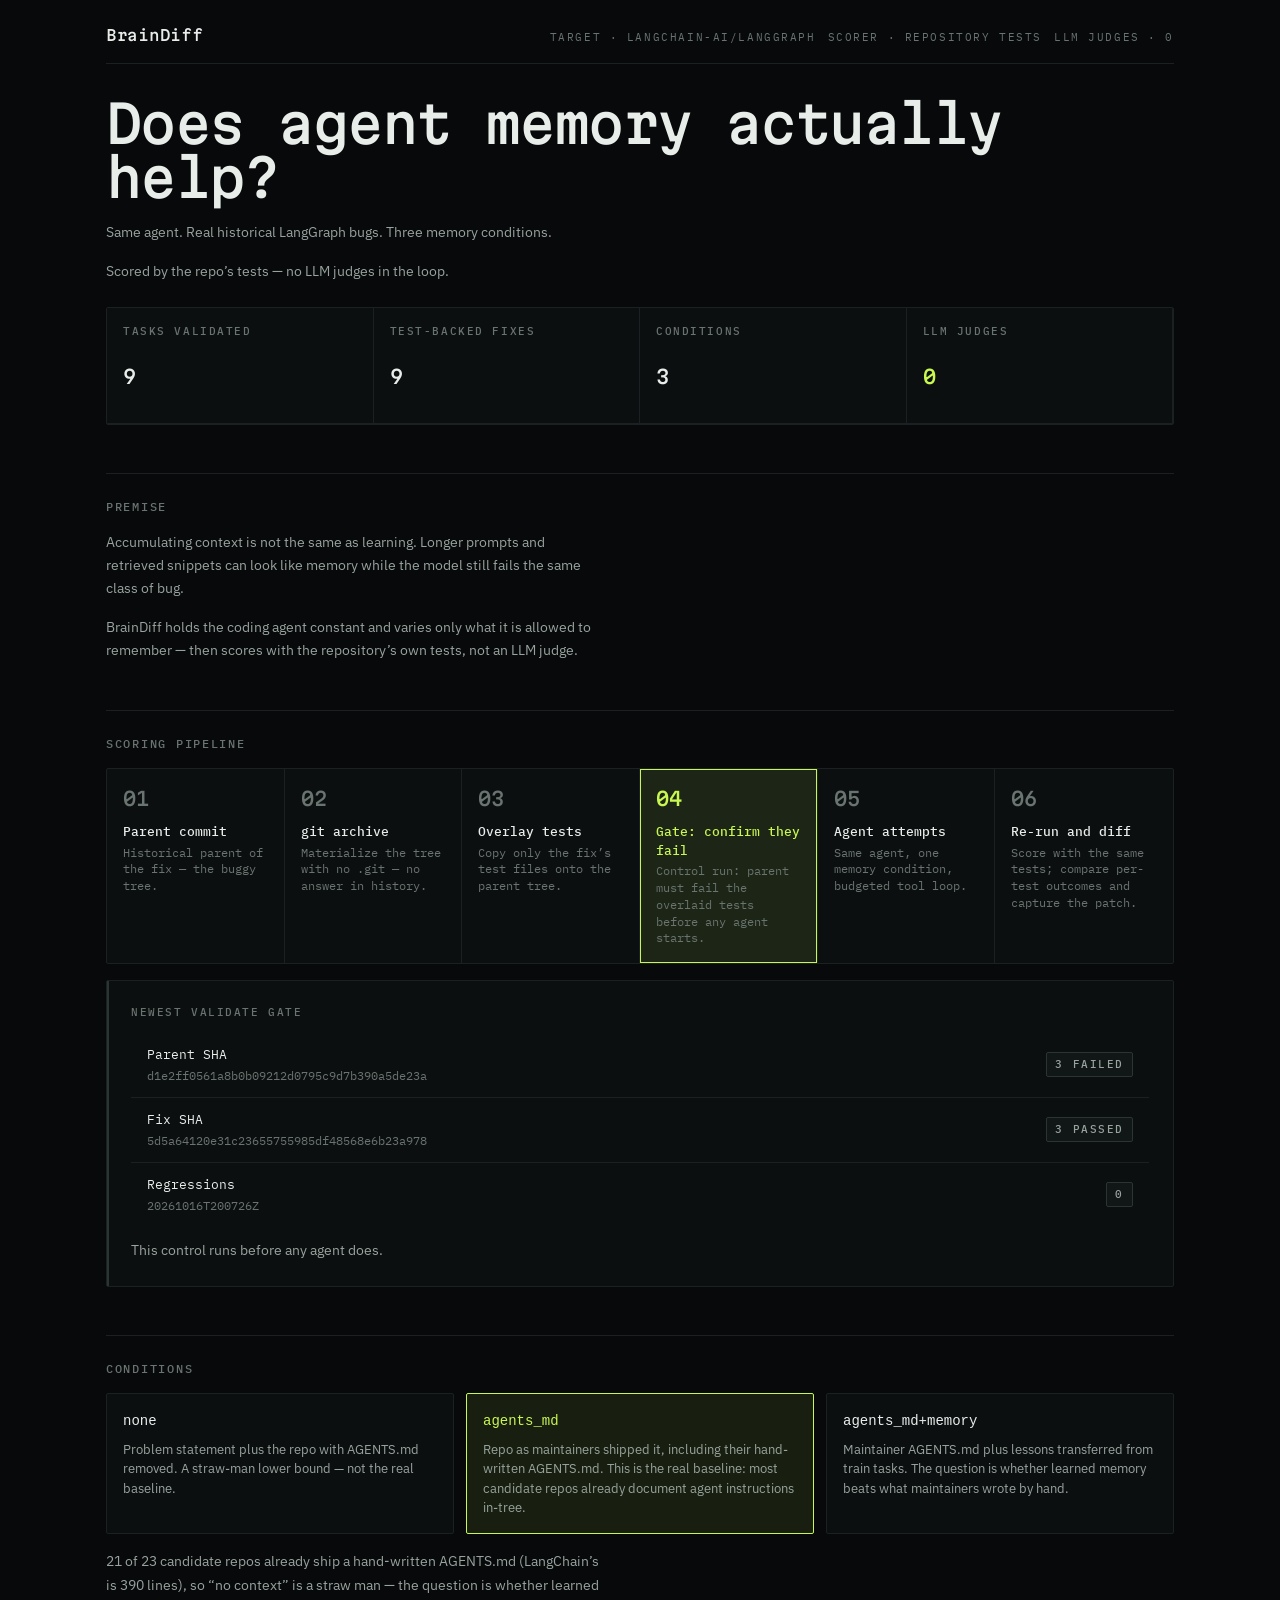
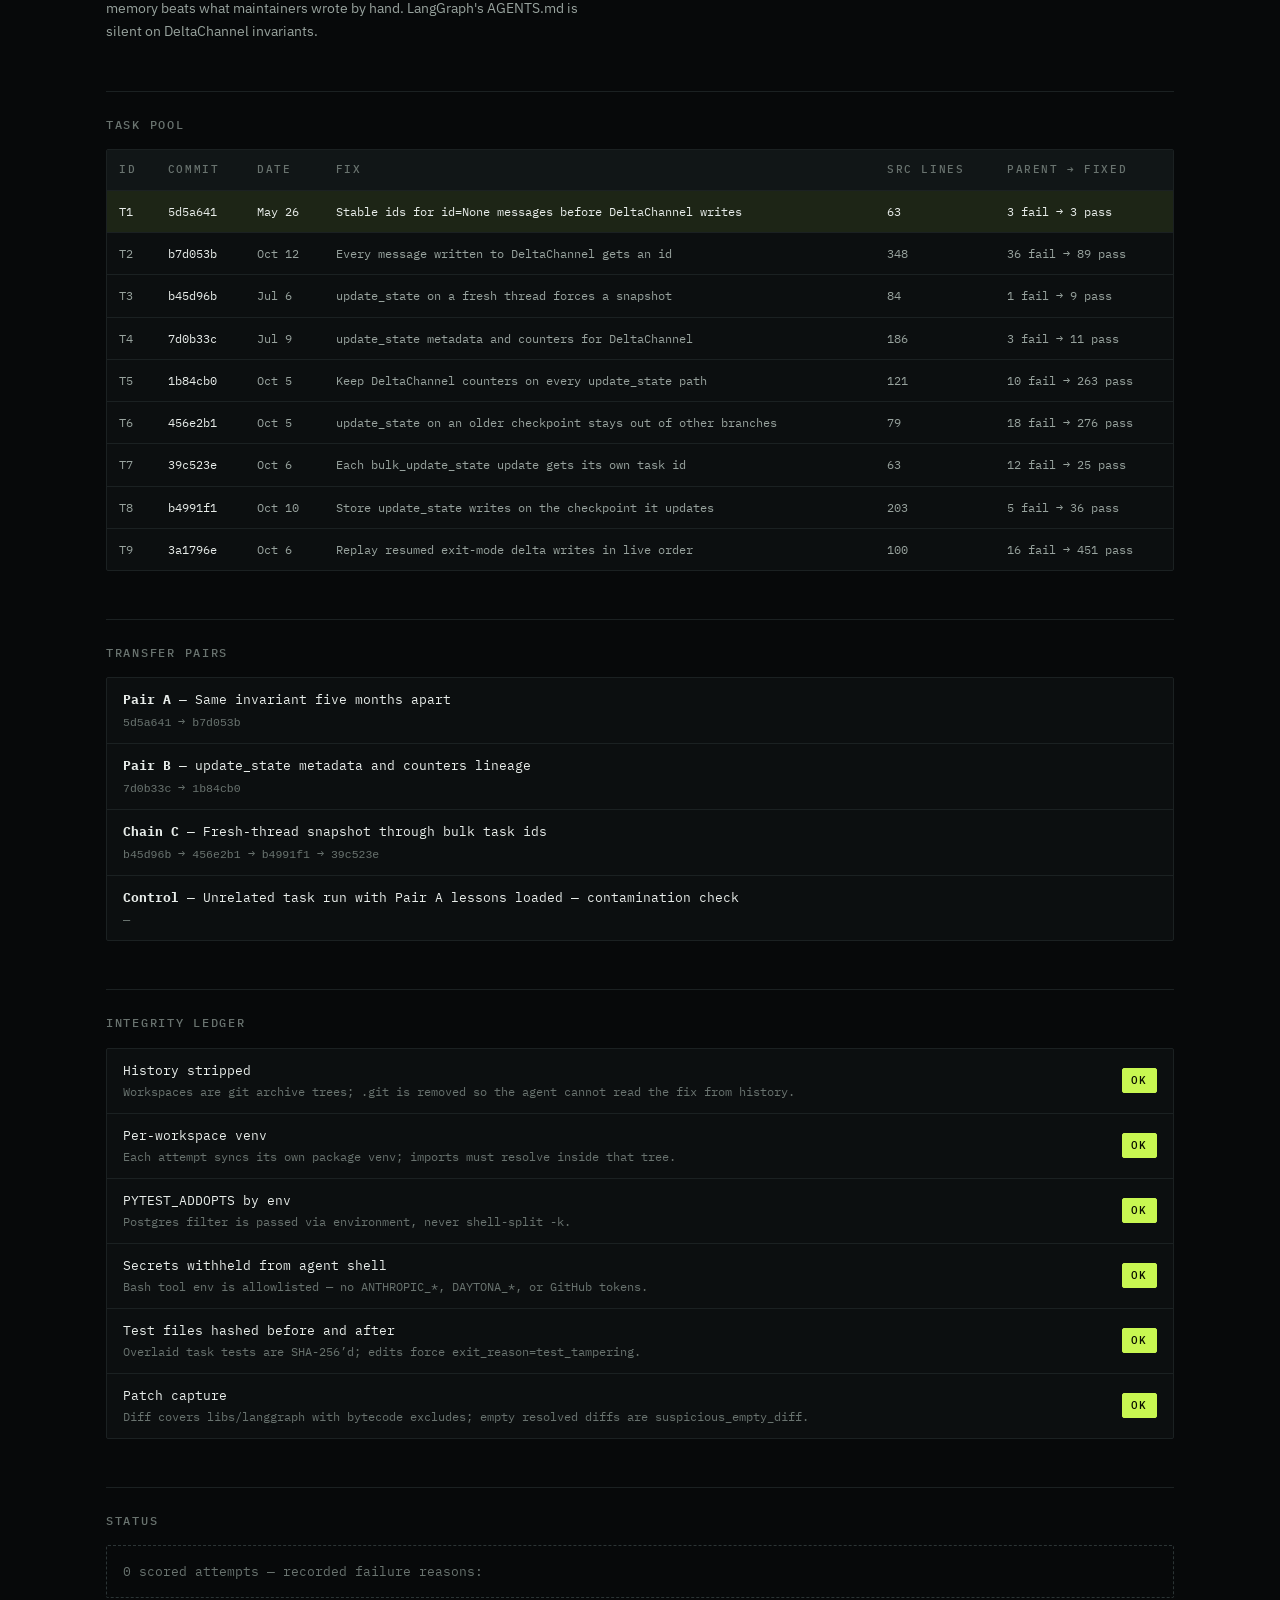
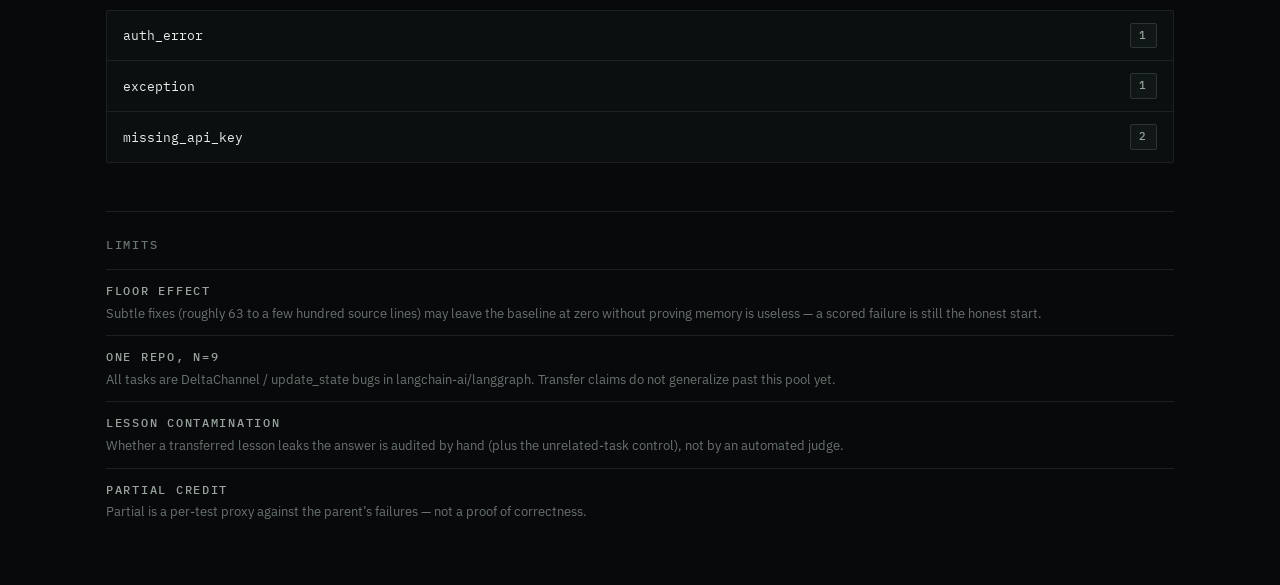
==== docs/index.html @ 32972353 "Add Instrument design system and disk-backed HTML explainer. Tokens and primitives live under docs/d" ====
<!DOCTYPE html>
<html lang="en">
<head>
  <meta charset="utf-8" />
  <meta name="viewport" content="width=device-width, initial-scale=1" />
  <title>BrainDiff — MemEval</title>
  <link rel="preconnect" href="https://fonts.googleapis.com" />
  <link rel="preconnect" href="https://fonts.gstatic.com" crossorigin />
  <link href="https://fonts.googleapis.com/css2?family=IBM+Plex+Mono:wght@400;500&family=IBM+Plex+Sans:wght@400;500&family=Martian+Mono:wght@400;500&display=swap" rel="stylesheet" />
  <style>
/* Instrument — design tokens.
   The only stylesheet allowed to contain raw color values. */

:root {
  /* Ground */
  --ground: #07090a;
  --panel: #0c0f10;
  --panel-2: #111617;

  /* Line */
  --line: #1b2122;
  --line-strong: #2b3435;

  /* Ink */
  --ink: #e8edea;
  --ink-2: #98a39e;
  --ink-3: #69736f;

  /* Accent */
  --acid: #c8f751;
  --acid-ink: #0a0f02;
  --acid-wash: rgba(200, 247, 81, 0.09);

  /* State — never decorative */
  --amber: #ffa23a;
  --rose: #ff6b5a;

  /* Type faces — two weights each (400 / 500). Never 600/700. */
  --font-display: "Martian Mono", "IBM Plex Mono", ui-monospace, monospace;
  --font-mono: "IBM Plex Mono", ui-monospace, SFMono-Regular, Menlo, Consolas, monospace;
  --font-sans: "IBM Plex Sans", "Helvetica Neue", Arial, sans-serif;

  /* Type scale (px) */
  --text-2xs: 10.5px;
  --text-xs: 11.5px;
  --text-sm: 12.5px;
  --text-md: 14px;
  --text-lg: 15px;
  --text-xl: 19px;
  --text-hero: clamp(28px, 7vw, 52px);

  /* Space scale (4px base) */
  --space-1: 4px;
  --space-2: 8px;
  --space-3: 12px;
  --space-4: 16px;
  --space-5: 24px;
  --space-6: 32px;
  --space-7: 48px;
  --space-8: 64px;

  /* Structure */
  --hairline: 1px;
  --grid: 56px;
  --radius: 2px;
  --track-label: 0.15em;
  --max-prose: 62ch;
}

/* Instrument — primitives.
   Built exclusively from var(--token). No raw color values. */

*,
*::before,
*::after {
  box-sizing: border-box;
}

html {
  background: var(--ground);
  color: var(--ink);
}

body {
  margin: 0;
  min-height: 100vh;
  background: var(--ground);
  color: var(--ink);
  font-family: var(--font-mono);
  font-size: var(--text-sm);
  font-weight: 400;
  line-height: 1.5;
  -webkit-font-smoothing: antialiased;
}

:focus-visible {
  outline: var(--hairline) solid var(--acid);
  outline-offset: 2px;
}

a {
  color: var(--acid);
  text-decoration: none;
}

a:hover {
  text-decoration: underline;
}

.tabular {
  font-variant-numeric: tabular-nums;
}

.label {
  font-family: var(--font-mono);
  font-size: var(--text-2xs);
  font-weight: 500;
  letter-spacing: var(--track-label);
  text-transform: uppercase;
  color: var(--ink-3);
}

.prose {
  font-family: var(--font-sans);
  font-size: var(--text-md);
  font-weight: 400;
  letter-spacing: 0;
  color: var(--ink-2);
  max-width: var(--max-prose);
  line-height: 1.65;
}

.prose + .prose {
  margin-top: var(--space-4);
}

.display {
  font-family: var(--font-display);
  font-weight: 400;
  letter-spacing: -0.02em;
  color: var(--ink);
}

.display-hero {
  font-family: var(--font-display);
  font-size: var(--text-hero);
  font-weight: 500;
  letter-spacing: -0.03em;
  line-height: 1.05;
  color: var(--ink);
  margin: 0;
}

.stage-num {
  font-family: var(--font-display);
  font-size: var(--text-xl);
  font-weight: 500;
  font-variant-numeric: tabular-nums;
  color: var(--ink-3);
}

/* ---- panel ---- */
.panel {
  position: relative;
  background: var(--panel);
  border: var(--hairline) solid var(--line);
  border-radius: var(--radius);
  padding: var(--space-5);
}

.panel::before {
  content: "";
  position: absolute;
  left: 0;
  top: 0;
  bottom: 0;
  width: 2px;
  background: var(--line-strong);
}

.panel > .label:first-child {
  display: block;
  margin-bottom: var(--space-3);
}

/* ---- tile (metric) ---- */
.tile {
  background: var(--panel);
  border: var(--hairline) solid var(--line);
  border-radius: var(--radius);
  padding: var(--space-4);
  min-height: var(--grid);
  display: flex;
  flex-direction: column;
  justify-content: space-between;
  gap: var(--space-2);
}

.tile .label {
  margin: 0;
}

.tile .figure {
  font-family: var(--font-display);
  font-size: var(--text-xl);
  font-weight: 500;
  font-variant-numeric: tabular-nums;
  color: var(--ink);
  line-height: 1.1;
}

.tile .figure.accent {
  color: var(--acid);
}

/* ---- flow / step (pipeline) ---- */
.flow {
  display: flex;
  gap: 0;
  border: var(--hairline) solid var(--line);
  border-radius: var(--radius);
  background: var(--panel);
  overflow-x: auto;
  -webkit-overflow-scrolling: touch;
}

.step {
  flex: 1 0 140px;
  padding: var(--space-4);
  border-right: var(--hairline) solid var(--line);
  min-width: 140px;
}

.step:last-child {
  border-right: none;
}

.step .stage-num {
  display: block;
  margin-bottom: var(--space-2);
}

.step .step-title {
  font-family: var(--font-mono);
  font-size: var(--text-sm);
  font-weight: 500;
  color: var(--ink);
  margin: 0 0 var(--space-1);
}

.step .step-body {
  font-family: var(--font-mono);
  font-size: var(--text-xs);
  color: var(--ink-3);
  margin: 0;
  line-height: 1.45;
}

.step.gate {
  background: var(--acid-wash);
  box-shadow: inset 0 0 0 var(--hairline) var(--acid);
}

.step.gate .stage-num {
  color: var(--acid);
}

.step.gate .step-title {
  color: var(--acid);
}

/* ---- cond (condition card) ---- */
.cond {
  background: var(--panel);
  border: var(--hairline) solid var(--line);
  border-radius: var(--radius);
  padding: var(--space-4);
}

.cond .cond-name {
  font-family: var(--font-mono);
  font-size: var(--text-md);
  font-weight: 500;
  color: var(--ink);
  margin: 0 0 var(--space-2);
}

.cond .cond-body {
  font-family: var(--font-sans);
  font-size: var(--text-sm);
  letter-spacing: 0;
  color: var(--ink-2);
  margin: 0;
  line-height: 1.55;
}

.cond.focus {
  background: var(--acid-wash);
  border-color: var(--acid);
}

.cond.focus .cond-name {
  color: var(--acid);
}

/* ---- ledger / row ---- */
.ledger {
  border: var(--hairline) solid var(--line);
  border-radius: var(--radius);
  background: var(--panel);
  overflow: hidden;
}

.ledger .row {
  display: grid;
  grid-template-columns: minmax(0, 1fr) auto;
  gap: var(--space-3);
  align-items: center;
  padding: var(--space-3) var(--space-4);
  border-bottom: var(--hairline) solid var(--line);
  font-family: var(--font-mono);
  font-size: var(--text-sm);
}

.ledger .row:last-child {
  border-bottom: none;
}

.ledger .row .row-label {
  color: var(--ink);
  min-width: 0;
}

.ledger .row .row-detail {
  display: block;
  margin-top: var(--space-1);
  font-size: var(--text-xs);
  color: var(--ink-3);
}

/* ---- chip ---- */
.chip {
  display: inline-flex;
  align-items: center;
  gap: var(--space-1);
  font-family: var(--font-mono);
  font-size: var(--text-2xs);
  font-weight: 500;
  letter-spacing: var(--track-label);
  text-transform: uppercase;
  padding: var(--space-1) var(--space-2);
  border: var(--hairline) solid var(--line-strong);
  border-radius: var(--radius);
  color: var(--ink-2);
  background: var(--panel-2);
  white-space: nowrap;
}

.chip.ok {
  color: var(--acid-ink);
  background: var(--acid);
  border-color: var(--acid);
}

.chip.wait {
  color: var(--amber);
  background: transparent;
  border-color: var(--amber);
}

.chip.bad {
  color: var(--rose);
  background: transparent;
  border-color: var(--rose);
}

/* ---- data-table ---- */
.data-table-wrap {
  overflow-x: auto;
  -webkit-overflow-scrolling: touch;
  border: var(--hairline) solid var(--line);
  border-radius: var(--radius);
  background: var(--panel);
}

.data-table {
  width: 100%;
  border-collapse: collapse;
  font-family: var(--font-mono);
  font-size: var(--text-xs);
  font-variant-numeric: tabular-nums;
  min-width: 640px;
}

.data-table th,
.data-table td {
  text-align: left;
  padding: var(--space-3) var(--space-3);
  border-bottom: var(--hairline) solid var(--line);
  vertical-align: top;
}

.data-table th {
  font-size: var(--text-2xs);
  font-weight: 500;
  letter-spacing: var(--track-label);
  text-transform: uppercase;
  color: var(--ink-3);
  background: var(--panel-2);
  position: sticky;
  top: 0;
}

.data-table td {
  color: var(--ink-2);
}

.data-table tr:last-child td {
  border-bottom: none;
}

.data-table tr.warmup td {
  background: var(--acid-wash);
  color: var(--ink);
}

.data-table code,
.code {
  font-family: var(--font-mono);
  font-size: inherit;
  color: var(--ink);
}

/* ---- limit ---- */
.limit {
  border-top: var(--hairline) solid var(--line);
  padding-top: var(--space-3);
  font-family: var(--font-sans);
  font-size: var(--text-sm);
  letter-spacing: 0;
  color: var(--ink-3);
  line-height: 1.55;
}

.limit + .limit {
  margin-top: var(--space-3);
}

.limit strong {
  font-family: var(--font-mono);
  font-weight: 500;
  font-size: var(--text-xs);
  letter-spacing: var(--track-label);
  text-transform: uppercase;
  color: var(--ink-2);
  display: block;
  margin-bottom: var(--space-1);
}

/* ---- layout helpers used by pages built on Instrument ---- */
.page {
  max-width: 1100px;
  margin: 0 auto;
  padding: var(--space-5) var(--space-4) var(--space-8);
}

.section {
  margin-top: var(--space-7);
  padding-top: var(--space-5);
  border-top: var(--hairline) solid var(--line);
}

.section-title {
  font-family: var(--font-mono);
  font-size: var(--text-xs);
  font-weight: 500;
  letter-spacing: var(--track-label);
  text-transform: uppercase;
  color: var(--ink-3);
  margin: 0 0 var(--space-4);
}

.tile-grid {
  display: grid;
  grid-template-columns: repeat(auto-fit, minmax(140px, 1fr));
  gap: 0;
  border: var(--hairline) solid var(--line);
  border-radius: var(--radius);
  overflow: hidden;
}

.tile-grid .tile {
  border: none;
  border-radius: 0;
  border-right: var(--hairline) solid var(--line);
  border-bottom: var(--hairline) solid var(--line);
}

.cond-grid {
  display: grid;
  grid-template-columns: repeat(auto-fit, minmax(220px, 1fr));
  gap: var(--space-3);
}

.masthead {
  display: flex;
  flex-wrap: wrap;
  align-items: baseline;
  justify-content: space-between;
  gap: var(--space-3);
  padding-bottom: var(--space-4);
  border-bottom: var(--hairline) solid var(--line);
}

.wordmark {
  font-family: var(--font-display);
  font-size: var(--text-lg);
  font-weight: 500;
  color: var(--ink);
  letter-spacing: -0.02em;
}

.meta-row {
  display: flex;
  flex-wrap: wrap;
  gap: var(--space-3);
  font-family: var(--font-mono);
  font-size: var(--text-2xs);
  letter-spacing: var(--track-label);
  text-transform: uppercase;
  color: var(--ink-3);
}

.empty {
  font-family: var(--font-mono);
  font-size: var(--text-sm);
  color: var(--ink-3);
  padding: var(--space-4);
  border: var(--hairline) dashed var(--line-strong);
  border-radius: var(--radius);
}

@media (max-width: 480px) {
  .page {
    padding: var(--space-4) var(--space-3) var(--space-7);
  }

  .step {
    flex-basis: 160px;
  }
}

  </style>
</head>
<body>
  <div class="page">
    <header class="masthead">
      <div class="wordmark">BrainDiff</div>
      <div class="meta-row">
        <span>Target · langchain-ai/langgraph</span>
        <span>Scorer · repository tests</span>
        <span>LLM judges · 0</span>
      </div>
    </header>

    <section style="margin-top: var(--space-6)">
      <h1 class="display-hero">Does agent memory actually help?</h1>
      <div style="margin-top: var(--space-4)"><p class="prose">Same agent. Real historical LangGraph bugs. Three memory conditions.</p><p class="prose">Scored by the repo’s tests — no LLM judges in the loop.</p></div>
      <div style="margin-top: var(--space-5)">
    <div class="tile-grid">
      <div class="tile"><p class="label">Tasks validated</p><p class="figure tabular">9</p></div>
      <div class="tile"><p class="label">Test-backed fixes</p><p class="figure tabular">9</p></div>
      <div class="tile"><p class="label">Conditions</p><p class="figure tabular">3</p></div>
      <div class="tile"><p class="label">LLM judges</p><p class="figure accent tabular">0</p></div>
    </div>
    </div>
    </section>

    <section class="section">
      <h2 class="section-title">Premise</h2>
      <p class="prose">Accumulating context is not the same as learning. Longer prompts and retrieved snippets can look like memory while the model still fails the same class of bug.</p><p class="prose">BrainDiff holds the coding agent constant and varies only what it is allowed to remember — then scores with the repository’s own tests, not an LLM judge.</p>
    </section>

    <section class="section">
      <h2 class="section-title">Scoring pipeline</h2>
      <div class="flow"><div class="step"><span class="stage-num">01</span><p class="step-title">Parent commit</p><p class="step-body">Historical parent of the fix — the buggy tree.</p></div><div class="step"><span class="stage-num">02</span><p class="step-title">git archive</p><p class="step-body">Materialize the tree with no .git — no answer in history.</p></div><div class="step"><span class="stage-num">03</span><p class="step-title">Overlay tests</p><p class="step-body">Copy only the fix’s test files onto the parent tree.</p></div><div class="step gate"><span class="stage-num">04</span><p class="step-title">Gate: confirm they fail</p><p class="step-body">Control run: parent must fail the overlaid tests before any agent starts.</p></div><div class="step"><span class="stage-num">05</span><p class="step-title">Agent attempts</p><p class="step-body">Same agent, one memory condition, budgeted tool loop.</p></div><div class="step"><span class="stage-num">06</span><p class="step-title">Re-run and diff</p><p class="step-body">Score with the same tests; compare per-test outcomes and capture the patch.</p></div></div>
      
    <div class="panel" style="margin-top: var(--space-4)">
      <span class="label">Newest validate gate</span>
      <div class="ledger" style="border: none; background: transparent">
        <div class="row">
          <div class="row-label">Parent SHA<span class="row-detail code">d1e2ff0561a8b0b09212d0795c9d7b390a5de23a</span></div>
          <span class="chip">3 failed</span>
        </div>
        <div class="row">
          <div class="row-label">Fix SHA<span class="row-detail code">5d5a64120e31c23655755985df48568e6b23a978</span></div>
          <span class="chip">3 passed</span>
        </div>
        <div class="row">
          <div class="row-label">Regressions<span class="row-detail">20261016T200726Z</span></div>
          <span class="chip tabular">0</span>
        </div>
      </div>
      <p class="prose" style="margin-top: var(--space-3); margin-bottom: 0">
        This control runs before any agent does.
      </p>
    </div>
    
    </section>

    <section class="section">
      <h2 class="section-title">Conditions</h2>
      <div class="cond-grid"><div class="cond"><p class="cond-name"><code>none</code></p><p class="cond-body">Problem statement plus the repo with AGENTS.md removed. A straw-man lower bound — not the real baseline.</p></div><div class="cond focus"><p class="cond-name"><code>agents_md</code></p><p class="cond-body">Repo as maintainers shipped it, including their hand-written AGENTS.md. This is the real baseline: most candidate repos already document agent instructions in-tree.</p></div><div class="cond"><p class="cond-name"><code>agents_md+memory</code></p><p class="cond-body">Maintainer AGENTS.md plus lessons transferred from train tasks. The question is whether learned memory beats what maintainers wrote by hand.</p></div></div>
      <p class="prose" style="margin-top: var(--space-4)">
        21 of 23 candidate repos already ship a hand-written AGENTS.md
        (LangChain’s is 390 lines), so “no context” is a straw man — the question
        is whether learned memory beats what maintainers wrote by hand.
        LangGraph&#x27;s AGENTS.md is silent on DeltaChannel invariants.
      </p>
    </section>

    <section class="section">
      <h2 class="section-title">Task pool</h2>
      <div class="data-table-wrap">
        <table class="data-table">
          <thead>
            <tr>
              <th>Id</th>
              <th>Commit</th>
              <th>Date</th>
              <th>Fix</th>
              <th>Src lines</th>
              <th>Parent → fixed</th>
            </tr>
          </thead>
          <tbody>
            <tr class="warmup"><td>T1</td><td><code title="5d5a64120e31c23655755985df48568e6b23a978">5d5a641</code></td><td>May 26</td><td>Stable ids for id=None messages before DeltaChannel writes</td><td class="tabular">63</td><td class="tabular">3 fail → 3 pass</td></tr><tr class=""><td>T2</td><td><code title="b7d053b256157ac6b8e8ff5a0783f8a446a9c89e">b7d053b</code></td><td>Oct 12</td><td>Every message written to DeltaChannel gets an id</td><td class="tabular">348</td><td class="tabular">36 fail → 89 pass</td></tr><tr class=""><td>T3</td><td><code title="b45d96b8eb141937116ac7ec186f5066d5af2838">b45d96b</code></td><td>Jul 6</td><td>update_state on a fresh thread forces a snapshot</td><td class="tabular">84</td><td class="tabular">1 fail → 9 pass</td></tr><tr class=""><td>T4</td><td><code title="7d0b33c961f03dcabcfb661e563d7c23fb581858">7d0b33c</code></td><td>Jul 9</td><td>update_state metadata and counters for DeltaChannel</td><td class="tabular">186</td><td class="tabular">3 fail → 11 pass</td></tr><tr class=""><td>T5</td><td><code title="1b84cb08733a2a0a102ed19845bf20511dcc6535">1b84cb0</code></td><td>Oct 5</td><td>Keep DeltaChannel counters on every update_state path</td><td class="tabular">121</td><td class="tabular">10 fail → 263 pass</td></tr><tr class=""><td>T6</td><td><code title="456e2b1acc67c8c6c13bbc0e0ca8ba7e11503d17">456e2b1</code></td><td>Oct 5</td><td>update_state on an older checkpoint stays out of other branches</td><td class="tabular">79</td><td class="tabular">18 fail → 276 pass</td></tr><tr class=""><td>T7</td><td><code title="39c523eb0af1d192f739fd2b7ddfea38f3002a2a">39c523e</code></td><td>Oct 6</td><td>Each bulk_update_state update gets its own task id</td><td class="tabular">63</td><td class="tabular">12 fail → 25 pass</td></tr><tr class=""><td>T8</td><td><code title="b4991f1ba36a2449ab59c38ab71828ee865bff84">b4991f1</code></td><td>Oct 10</td><td>Store update_state writes on the checkpoint it updates</td><td class="tabular">203</td><td class="tabular">5 fail → 36 pass</td></tr><tr class=""><td>T9</td><td><code title="3a1796ecf072b9f3bb429d5835179c15e92d719a">3a1796e</code></td><td>Oct 6</td><td>Replay resumed exit-mode delta writes in live order</td><td class="tabular">100</td><td class="tabular">16 fail → 451 pass</td></tr>
          </tbody>
        </table>
      </div>
    </section>

    <section class="section">
      <h2 class="section-title">Transfer pairs</h2>
      <div class="ledger"><div class="row"><div class="row-label"><strong>Pair A</strong> — Same invariant five months apart<span class="row-detail"><code>5d5a641</code> → <code>b7d053b</code></span></div></div><div class="row"><div class="row-label"><strong>Pair B</strong> — update_state metadata and counters lineage<span class="row-detail"><code>7d0b33c</code> → <code>1b84cb0</code></span></div></div><div class="row"><div class="row-label"><strong>Chain C</strong> — Fresh-thread snapshot through bulk task ids<span class="row-detail"><code>b45d96b</code> → <code>456e2b1</code> → <code>b4991f1</code> → <code>39c523e</code></span></div></div><div class="row"><div class="row-label"><strong>Control</strong> — Unrelated task run with Pair A lessons loaded — contamination check<span class="row-detail">—</span></div></div></div>
    </section>

    <section class="section">
      <h2 class="section-title">Integrity ledger</h2>
      <div class="ledger"><div class="row"><div class="row-label">History stripped<span class="row-detail">Workspaces are git archive trees; .git is removed so the agent cannot read the fix from history.</span></div><span class="chip ok">ok</span></div><div class="row"><div class="row-label">Per-workspace venv<span class="row-detail">Each attempt syncs its own package venv; imports must resolve inside that tree.</span></div><span class="chip ok">ok</span></div><div class="row"><div class="row-label">PYTEST_ADDOPTS by env<span class="row-detail">Postgres filter is passed via environment, never shell-split -k.</span></div><span class="chip ok">ok</span></div><div class="row"><div class="row-label">Secrets withheld from agent shell<span class="row-detail">Bash tool env is allowlisted — no ANTHROPIC_*, DAYTONA_*, or GitHub tokens.</span></div><span class="chip ok">ok</span></div><div class="row"><div class="row-label">Test files hashed before and after<span class="row-detail">Overlaid task tests are SHA-256’d; edits force exit_reason=test_tampering.</span></div><span class="chip ok">ok</span></div><div class="row"><div class="row-label">Patch capture<span class="row-detail">Diff covers libs/langgraph with bytecode excludes; empty resolved diffs are suspicious_empty_diff.</span></div><span class="chip ok">ok</span></div></div>
    </section>

    <section class="section">
      <h2 class="section-title">Status</h2>
      
        <div class="empty">0 scored attempts — recorded failure reasons:</div>
        <div class="ledger" style="margin-top: var(--space-3)"><div class="row"><div class="row-label code">auth_error</div><span class="chip tabular">1</span></div><div class="row"><div class="row-label code">exception</div><span class="chip tabular">1</span></div><div class="row"><div class="row-label code">missing_api_key</div><span class="chip tabular">2</span></div></div>
        
    </section>

    <section class="section">
      <h2 class="section-title">Limits</h2>
      <div class="limit"><strong>Floor effect</strong>Subtle fixes (roughly 63 to a few hundred source lines) may leave the baseline at zero without proving memory is useless — a scored failure is still the honest start.</div><div class="limit"><strong>One repo, n=9</strong>All tasks are DeltaChannel / update_state bugs in langchain-ai/langgraph. Transfer claims do not generalize past this pool yet.</div><div class="limit"><strong>Lesson contamination</strong>Whether a transferred lesson leaks the answer is audited by hand (plus the unrelated-task control), not by an automated judge.</div><div class="limit"><strong>Partial credit</strong>Partial is a per-test proxy against the parent’s failures — not a proof of correctness.</div>
    </section>
  </div>
</body>
</html>
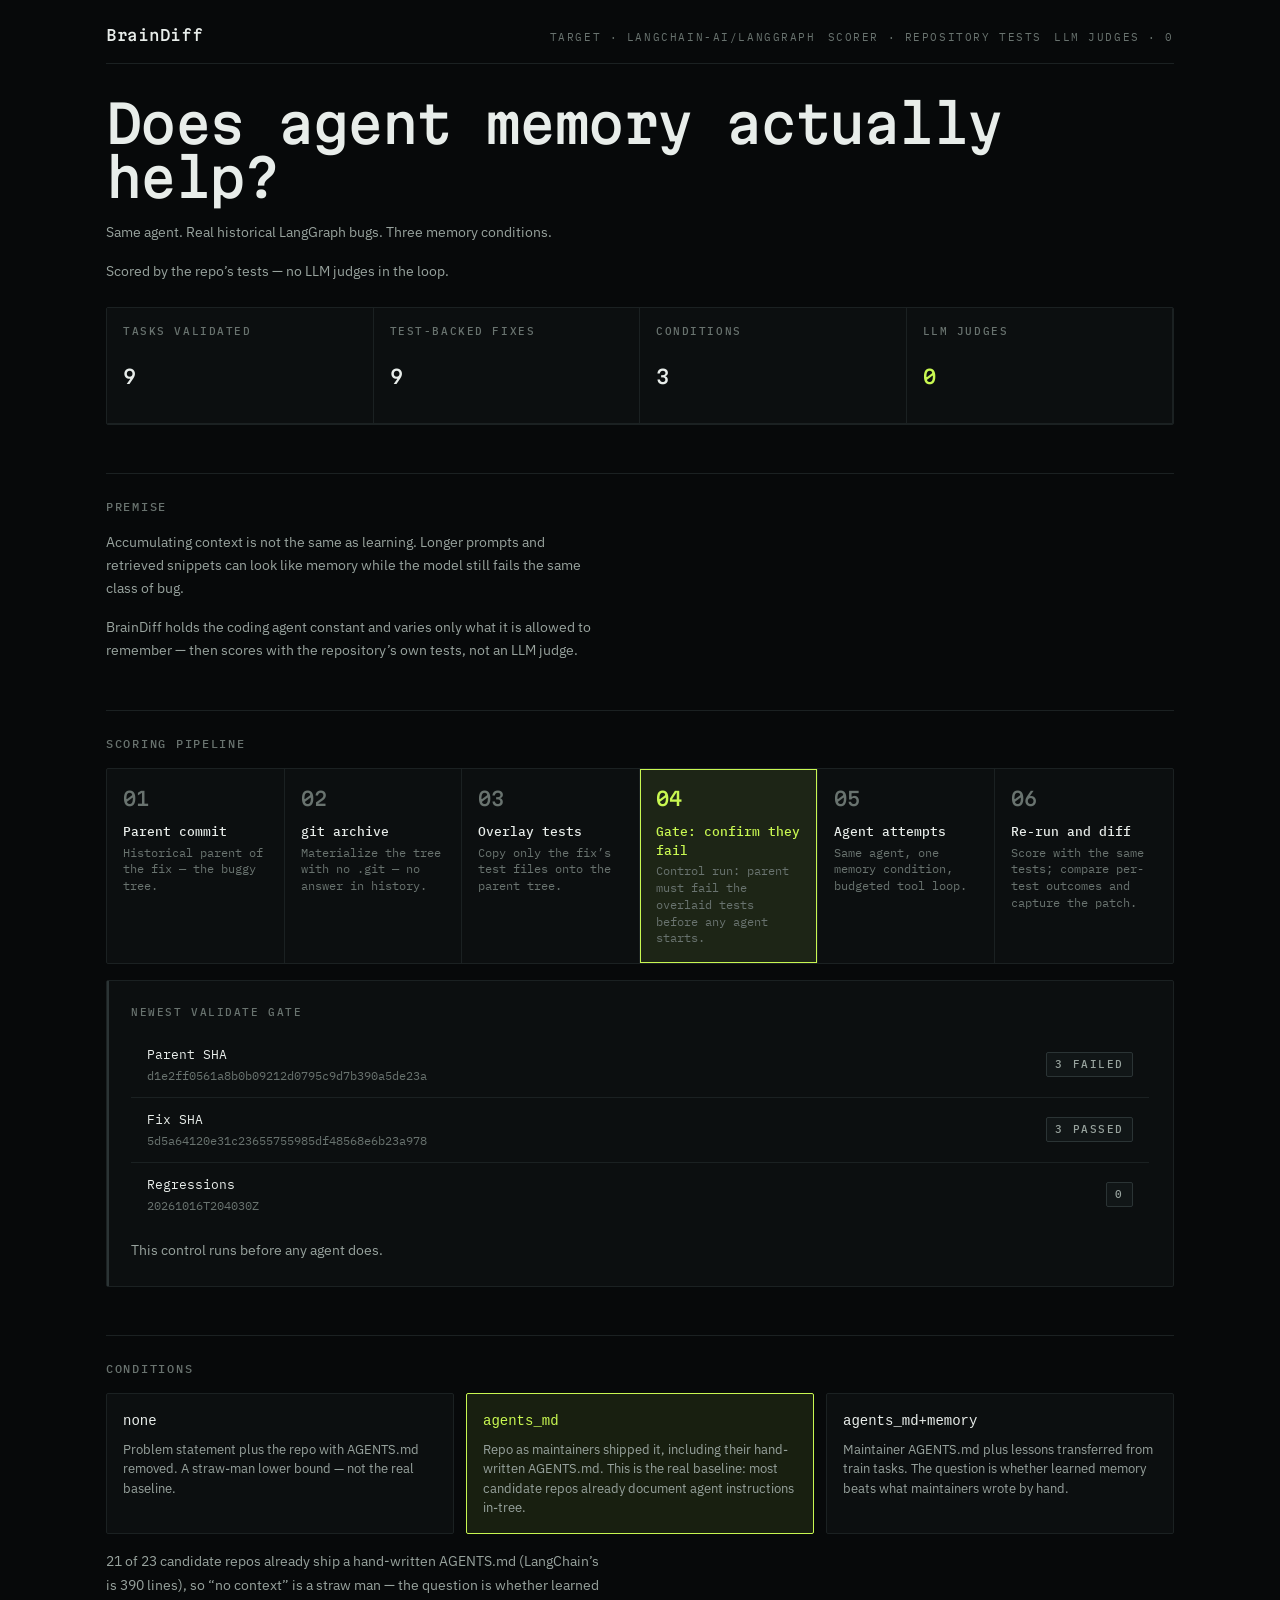
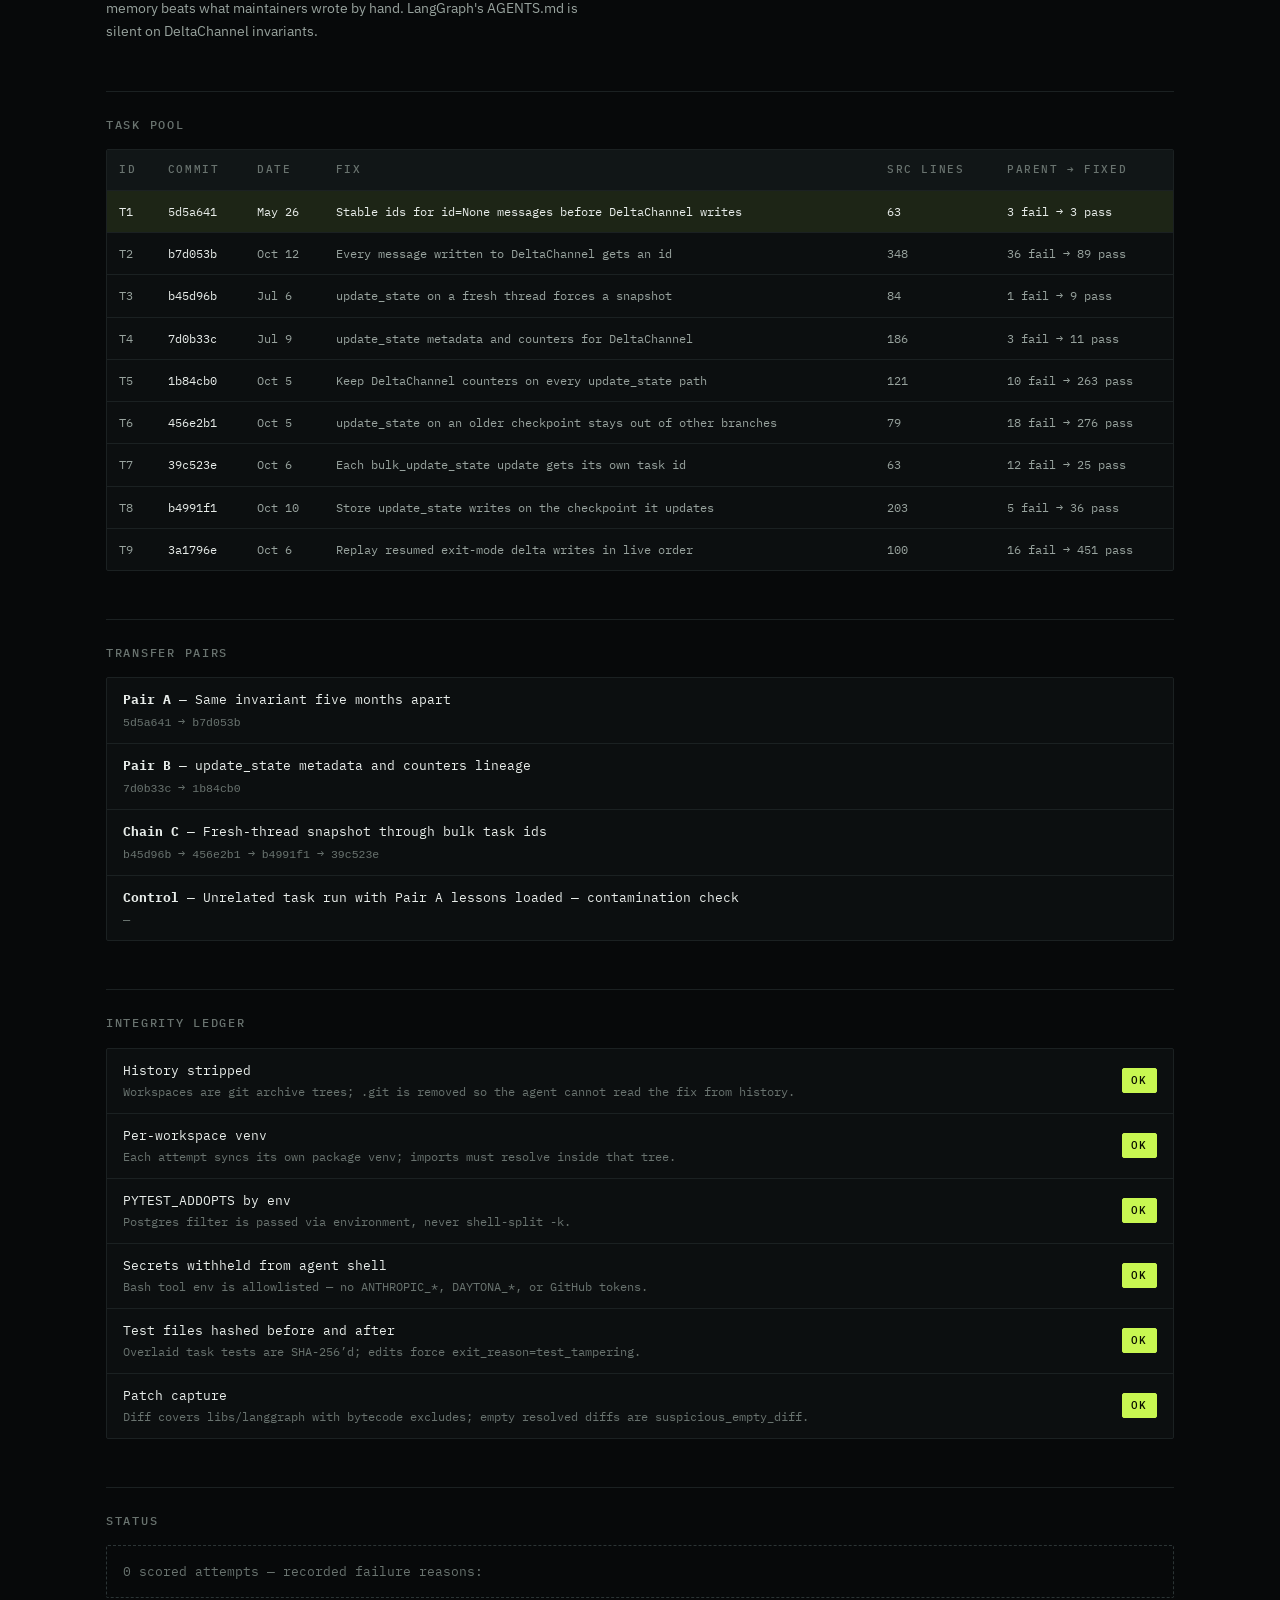
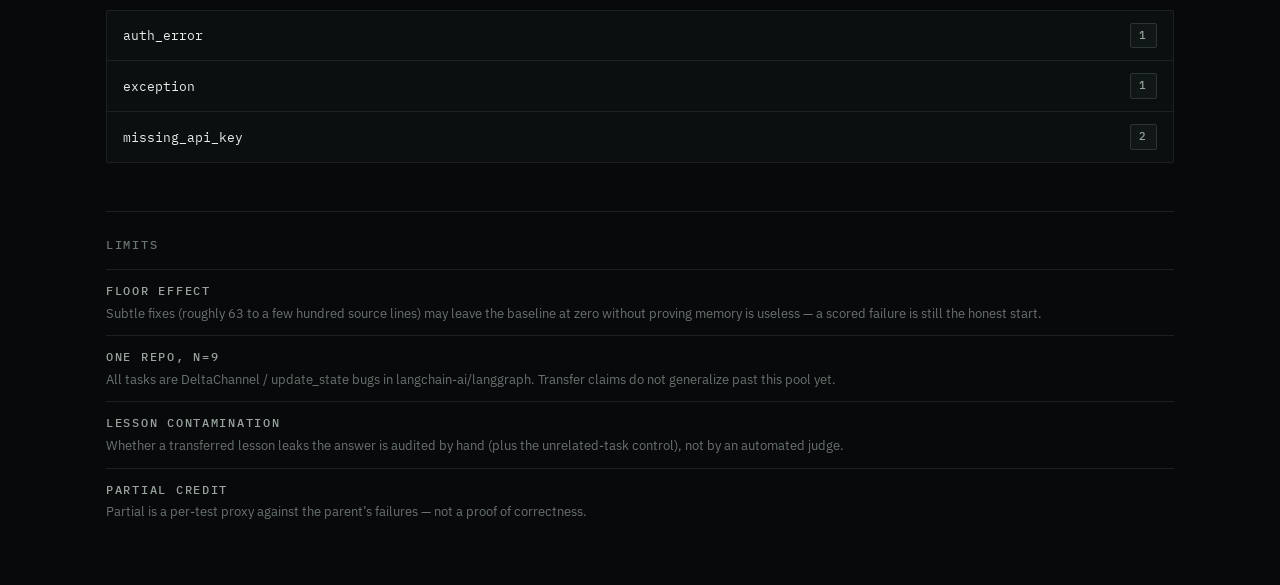
==== commit ee957063: "Add generated explainer page, screenshots and Pages deploy. Section ids on the HTML report, Playwrig" ====
--- a/docs/index.html
+++ b/docs/index.html
@@ -563,7 +563,7 @@
       </div>
     </header>
 
-    <section style="margin-top: var(--space-6)">
+    <section id="hero" class="section" style="margin-top: var(--space-6); border-top: none; padding-top: 0">
       <h1 class="display-hero">Does agent memory actually help?</h1>
       <div style="margin-top: var(--space-4)"><p class="prose">Same agent. Real historical LangGraph bugs. Three memory conditions.</p><p class="prose">Scored by the repo’s tests — no LLM judges in the loop.</p></div>
       <div style="margin-top: var(--space-5)">
@@ -576,12 +576,12 @@
     </div>
     </section>
 
-    <section class="section">
+    <section id="premise" class="section">
       <h2 class="section-title">Premise</h2>
       <p class="prose">Accumulating context is not the same as learning. Longer prompts and retrieved snippets can look like memory while the model still fails the same class of bug.</p><p class="prose">BrainDiff holds the coding agent constant and varies only what it is allowed to remember — then scores with the repository’s own tests, not an LLM judge.</p>
     </section>
 
-    <section class="section">
+    <section id="scoring" class="section">
       <h2 class="section-title">Scoring pipeline</h2>
       <div class="flow"><div class="step"><span class="stage-num">01</span><p class="step-title">Parent commit</p><p class="step-body">Historical parent of the fix — the buggy tree.</p></div><div class="step"><span class="stage-num">02</span><p class="step-title">git archive</p><p class="step-body">Materialize the tree with no .git — no answer in history.</p></div><div class="step"><span class="stage-num">03</span><p class="step-title">Overlay tests</p><p class="step-body">Copy only the fix’s test files onto the parent tree.</p></div><div class="step gate"><span class="stage-num">04</span><p class="step-title">Gate: confirm they fail</p><p class="step-body">Control run: parent must fail the overlaid tests before any agent starts.</p></div><div class="step"><span class="stage-num">05</span><p class="step-title">Agent attempts</p><p class="step-body">Same agent, one memory condition, budgeted tool loop.</p></div><div class="step"><span class="stage-num">06</span><p class="step-title">Re-run and diff</p><p class="step-body">Score with the same tests; compare per-test outcomes and capture the patch.</p></div></div>
       
@@ -597,7 +597,7 @@
           <span class="chip">3 passed</span>
         </div>
         <div class="row">
-          <div class="row-label">Regressions<span class="row-detail">20261016T200726Z</span></div>
+          <div class="row-label">Regressions<span class="row-detail">20261016T204030Z</span></div>
           <span class="chip tabular">0</span>
         </div>
       </div>
@@ -608,7 +608,7 @@
     
     </section>
 
-    <section class="section">
+    <section id="conditions" class="section">
       <h2 class="section-title">Conditions</h2>
       <div class="cond-grid"><div class="cond"><p class="cond-name"><code>none</code></p><p class="cond-body">Problem statement plus the repo with AGENTS.md removed. A straw-man lower bound — not the real baseline.</p></div><div class="cond focus"><p class="cond-name"><code>agents_md</code></p><p class="cond-body">Repo as maintainers shipped it, including their hand-written AGENTS.md. This is the real baseline: most candidate repos already document agent instructions in-tree.</p></div><div class="cond"><p class="cond-name"><code>agents_md+memory</code></p><p class="cond-body">Maintainer AGENTS.md plus lessons transferred from train tasks. The question is whether learned memory beats what maintainers wrote by hand.</p></div></div>
       <p class="prose" style="margin-top: var(--space-4)">
@@ -619,7 +619,7 @@
       </p>
     </section>
 
-    <section class="section">
+    <section id="task-pool" class="section">
       <h2 class="section-title">Task pool</h2>
       <div class="data-table-wrap">
         <table class="data-table">
@@ -640,17 +640,17 @@
       </div>
     </section>
 
-    <section class="section">
+    <section id="transfer" class="section">
       <h2 class="section-title">Transfer pairs</h2>
       <div class="ledger"><div class="row"><div class="row-label"><strong>Pair A</strong> — Same invariant five months apart<span class="row-detail"><code>5d5a641</code> → <code>b7d053b</code></span></div></div><div class="row"><div class="row-label"><strong>Pair B</strong> — update_state metadata and counters lineage<span class="row-detail"><code>7d0b33c</code> → <code>1b84cb0</code></span></div></div><div class="row"><div class="row-label"><strong>Chain C</strong> — Fresh-thread snapshot through bulk task ids<span class="row-detail"><code>b45d96b</code> → <code>456e2b1</code> → <code>b4991f1</code> → <code>39c523e</code></span></div></div><div class="row"><div class="row-label"><strong>Control</strong> — Unrelated task run with Pair A lessons loaded — contamination check<span class="row-detail">—</span></div></div></div>
     </section>
 
-    <section class="section">
+    <section id="integrity" class="section">
       <h2 class="section-title">Integrity ledger</h2>
       <div class="ledger"><div class="row"><div class="row-label">History stripped<span class="row-detail">Workspaces are git archive trees; .git is removed so the agent cannot read the fix from history.</span></div><span class="chip ok">ok</span></div><div class="row"><div class="row-label">Per-workspace venv<span class="row-detail">Each attempt syncs its own package venv; imports must resolve inside that tree.</span></div><span class="chip ok">ok</span></div><div class="row"><div class="row-label">PYTEST_ADDOPTS by env<span class="row-detail">Postgres filter is passed via environment, never shell-split -k.</span></div><span class="chip ok">ok</span></div><div class="row"><div class="row-label">Secrets withheld from agent shell<span class="row-detail">Bash tool env is allowlisted — no ANTHROPIC_*, DAYTONA_*, or GitHub tokens.</span></div><span class="chip ok">ok</span></div><div class="row"><div class="row-label">Test files hashed before and after<span class="row-detail">Overlaid task tests are SHA-256’d; edits force exit_reason=test_tampering.</span></div><span class="chip ok">ok</span></div><div class="row"><div class="row-label">Patch capture<span class="row-detail">Diff covers libs/langgraph with bytecode excludes; empty resolved diffs are suspicious_empty_diff.</span></div><span class="chip ok">ok</span></div></div>
     </section>
 
-    <section class="section">
+    <section id="status" class="section">
       <h2 class="section-title">Status</h2>
       
         <div class="empty">0 scored attempts — recorded failure reasons:</div>
@@ -658,7 +658,7 @@
         
     </section>
 
-    <section class="section">
+    <section id="limits" class="section">
       <h2 class="section-title">Limits</h2>
       <div class="limit"><strong>Floor effect</strong>Subtle fixes (roughly 63 to a few hundred source lines) may leave the baseline at zero without proving memory is useless — a scored failure is still the honest start.</div><div class="limit"><strong>One repo, n=9</strong>All tasks are DeltaChannel / update_state bugs in langchain-ai/langgraph. Transfer claims do not generalize past this pool yet.</div><div class="limit"><strong>Lesson contamination</strong>Whether a transferred lesson leaks the answer is audited by hand (plus the unrelated-task control), not by an automated judge.</div><div class="limit"><strong>Partial credit</strong>Partial is a per-test proxy against the parent’s failures — not a proof of correctness.</div>
     </section>
